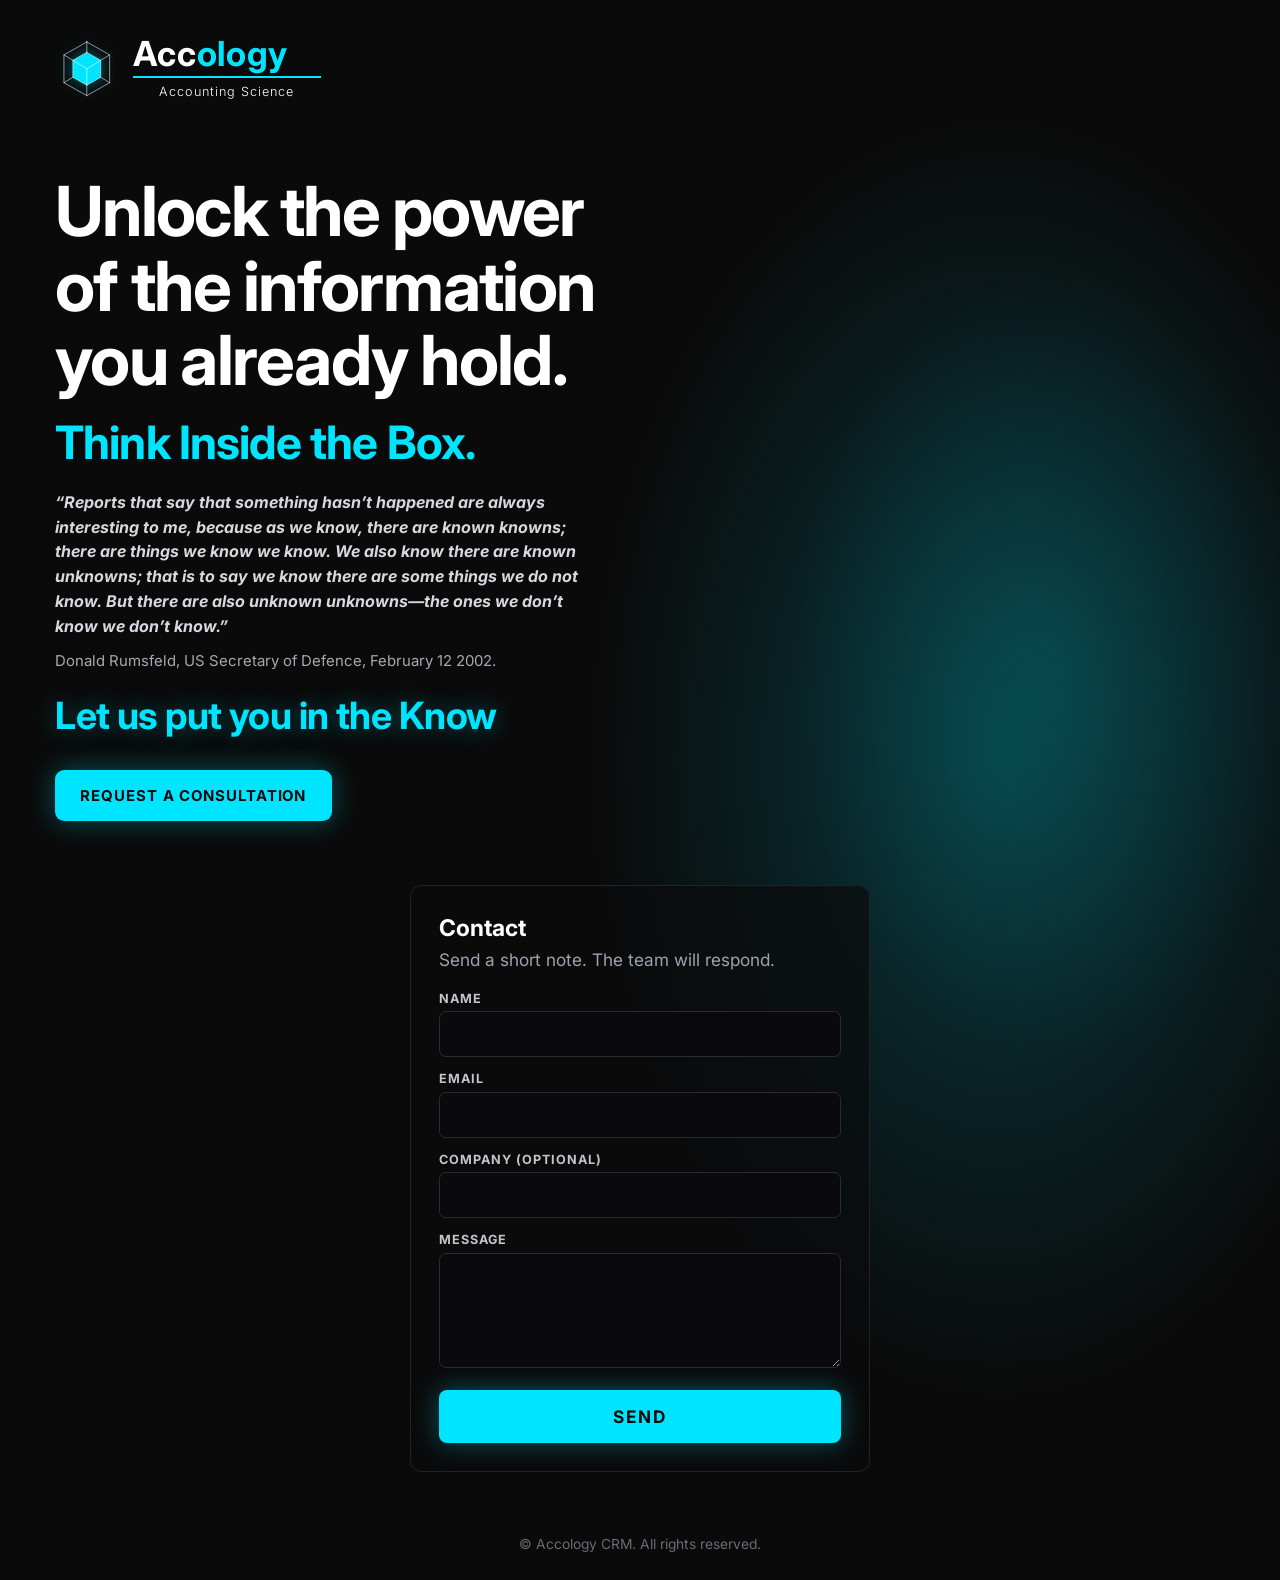
==== contact/index.html @ 59e933c7 "Initial public static site for accology.co (GitHub Pages)" ====
<!DOCTYPE html>
<html lang="en-GB">
<head>
  <meta charset="utf-8">
  <title>Contact · Accology</title>
  <meta http-equiv="refresh" content="0;url=/#contact">
  <link rel="canonical" href="/#contact">
  <script>location.replace("/#contact");</script>
</head>
<body>
  <p><a href="/#contact">Contact Accology</a></p>

  <!-- Cloudflare Web Analytics: leave commented until CF_TOKEN created in dashboard
  <script defer src='https://static.cloudflareinsights.com/beacon.min.js' data-cf-beacon='{"token": "CF_TOKEN"}'></script>
  -->
  <script>
  (function () {
    try {
      var payload = JSON.stringify({ path: location.pathname || '/', referrer: document.referrer || '', host: location.host || '' });
      var url = 'https://accology-enquiry.accology.workers.dev/visit';
      if (navigator.sendBeacon) navigator.sendBeacon(url, new Blob([payload], { type: 'application/json' }));
      else fetch(url, { method: 'POST', headers: { 'Content-Type': 'application/json' }, body: payload, keepalive: true });
    } catch (e) {}
  })();
  </script>
</body>
</html>
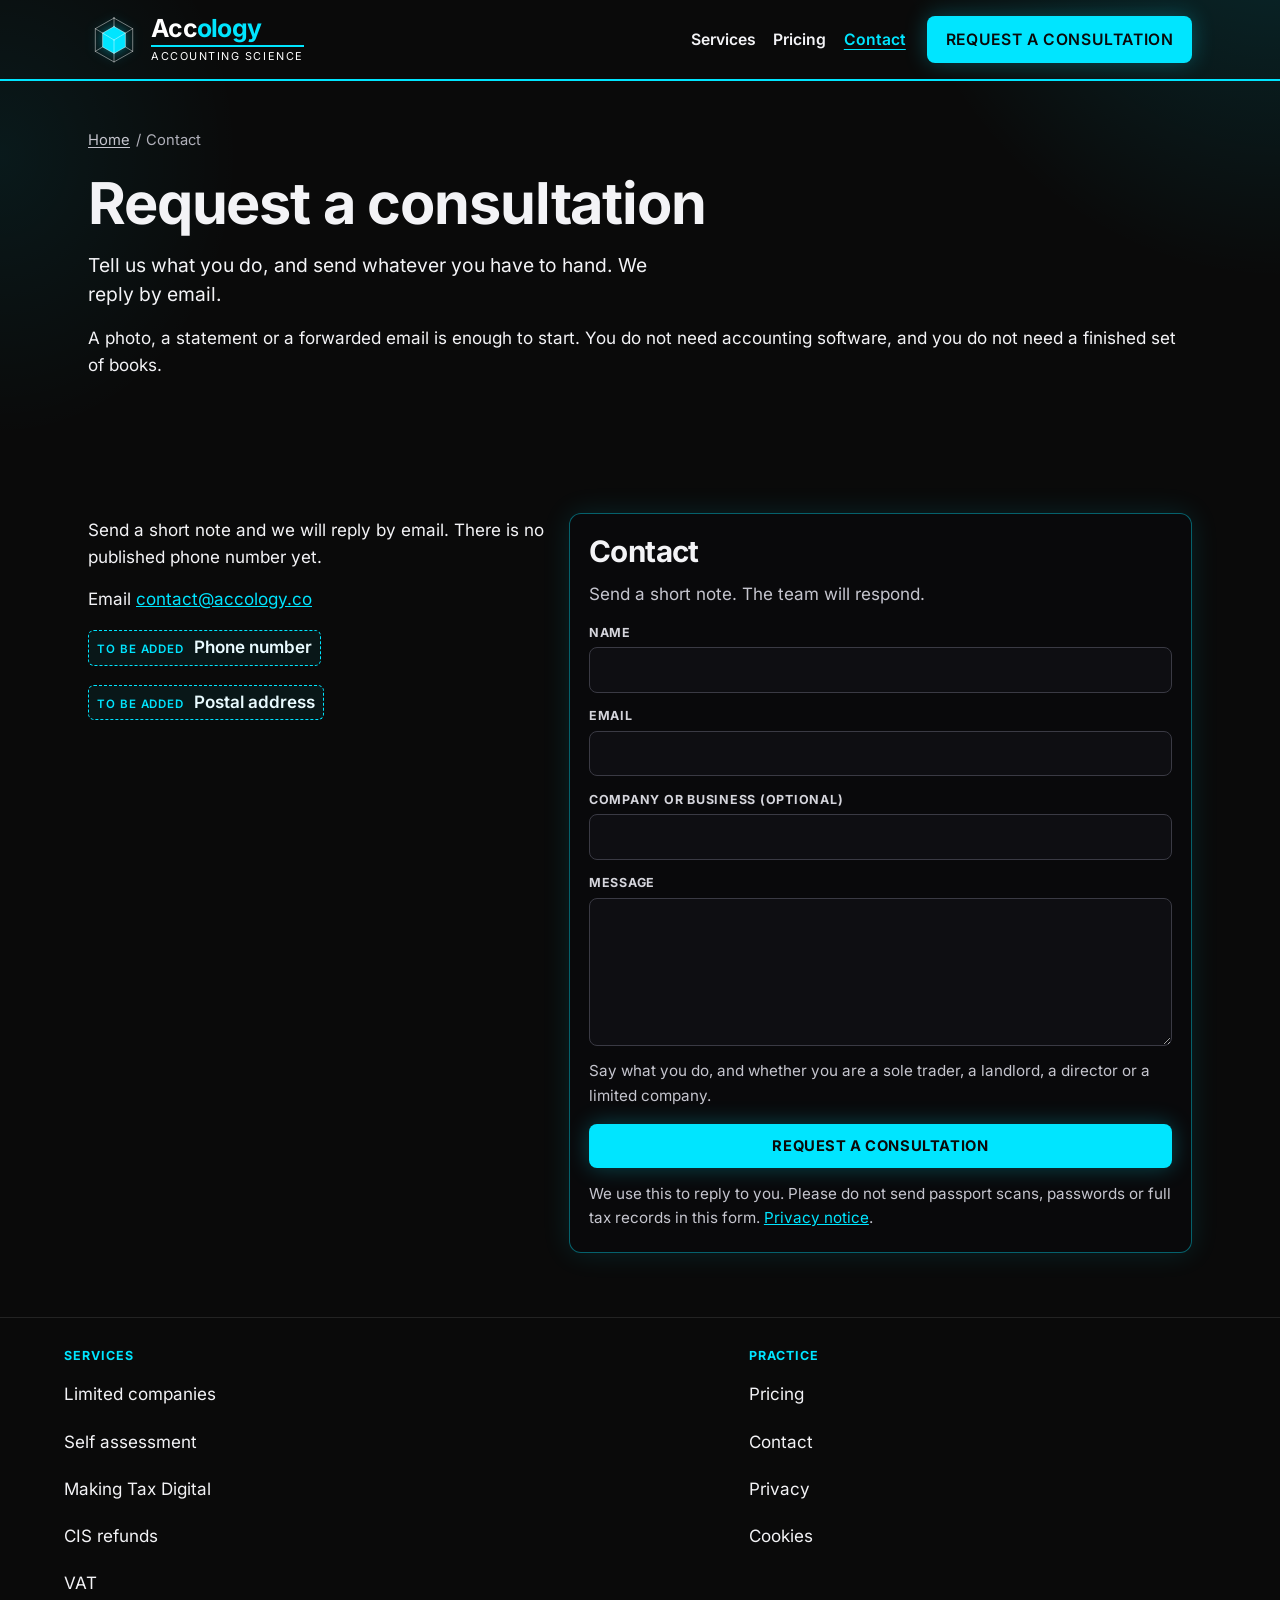
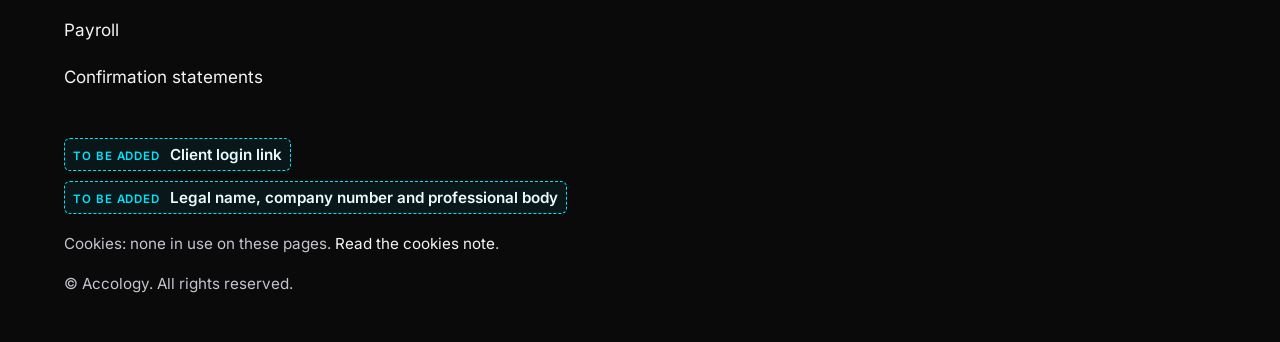
==== commit 4b37ed49: "Add the public site for Simon to review before it goes live. Service pages, a single draft price lis" ====
--- a/contact/index.html
+++ b/contact/index.html
@@ -2,26 +2,150 @@
 <html lang="en-GB">
 <head>
   <meta charset="utf-8">
-  <title>Contact · Accology</title>
-  <meta http-equiv="refresh" content="0;url=/#contact">
-  <link rel="canonical" href="/#contact">
-  <script>location.replace("/#contact");</script>
+  <meta name="viewport" content="width=device-width, initial-scale=1">
+  <meta name="theme-color" content="#0A0A0A">
+  <meta name="description" content="Request a consultation with Accology. Send a short note by the form, or email contact@accology.co. We reply by email.">
+  <title>Request a consultation · Accology</title>
+  <link rel="canonical" href="https://accology.co/contact/">
+  <link rel="icon" href="/favicon.ico" sizes="any">
+  <link rel="icon" type="image/png" sizes="32x32" href="/static/icons/favicon-32.png">
+  <link rel="apple-touch-icon" href="/static/icons/apple-touch-icon.png">
+  <meta property="og:title" content="Request a consultation · Accology">
+  <meta property="og:description" content="Request a consultation with Accology. Send a short note by the form, or email contact@accology.co. We reply by email.">
+  <meta property="og:type" content="website">
+  <meta property="og:url" content="https://accology.co/contact/">
+  <meta property="og:locale" content="en_GB">
+  <meta name="twitter:card" content="summary">
+  <link rel="stylesheet" href="/static/accology_public.css">
+  
 </head>
-<body>
-  <p><a href="/#contact">Contact Accology</a></p>
+<body class="ac-landing">
+  <a class="ac-skip" href="#main">Skip to content</a>
+  <header class="ac-header">
+  <div class="ac-header-inner">
+    <a class="ac-brand" href="/">
+      <svg class="ac-cube" viewBox="0 0 64 64" fill="none" xmlns="http://www.w3.org/2000/svg" aria-hidden="true">
+        <g stroke="#FFFFFF" stroke-width="0.55" stroke-linejoin="miter" stroke-linecap="square">
+          <path d="M32 5L55 18V46L32 59L9 46V18L32 5Z"/>
+          <path d="M32 5V32"/>
+          <path d="M32 32L9 18"/>
+          <path d="M32 32L55 18"/>
+          <path d="M32 32V59"/>
+          <path d="M9 46L32 32L55 46"/>
+        </g>
+        <path d="M32 15.5L46 23.5V40.5L32 48.5L18 40.5V23.5L32 15.5Z" fill="#00E5FF"/>
+        <g stroke="#FFFFFF" stroke-width="0.55" stroke-linejoin="miter" stroke-linecap="square">
+          <path d="M32 15.5L46 23.5V40.5L32 48.5L18 40.5V23.5L32 15.5Z"/>
+          <path d="M18 23.5L32 32"/>
+          <path d="M46 23.5L32 32"/>
+          <path d="M32 32V48.5"/>
+        </g>
+      </svg>
+      <span class="ac-brand-text">
+        <span class="ac-brand-word"><span class="ac-acc">Acc</span><span class="ac-ology">ology</span></span>
+        <hr class="ac-brand-rule" aria-hidden="true">
+        <span class="ac-brand-tag">Accounting Science</span>
+      </span>
+    </a>
+    <button class="ac-nav-toggle" type="button" aria-expanded="false" aria-controls="site-nav">
+      <span class="ac-nav-toggle-bars" aria-hidden="true"></span>
+      <span class="ac-nav-toggle-label">Menu</span>
+    </button>
+    <nav class="ac-site-nav" id="site-nav" aria-label="Main">
+      <ul>
+        <li><a href="/services/">Services</a></li>
+        <li><a href="/pricing/">Pricing</a></li>
+        <li><a href="/contact/" aria-current="page">Contact</a></li>
+      </ul>
+      <a class="ac-cta ac-nav-cta" href="/contact/">Request a consultation</a>
+    </nav>
+  </div>
+</header>
+  <main id="main" tabindex="-1">
+    <div class="ac-wrap ac-prose">
+  <nav class="ac-crumb" aria-label="Breadcrumb"><a href="/">Home</a><span aria-hidden="true">/</span><span aria-current="page">Contact</span></nav>
+  <h1>Request a consultation</h1>
+  <p class="ac-lead">Tell us what you do, and send whatever you have to hand. We reply by email.</p>
+  <p>A photo, a statement or a forwarded email is enough to start. You do not need accounting software, and you do not need a finished set of books.</p>
+</div>
+    <section class="ac-wrap" id="contact" aria-labelledby="contact-heading">
+  <div class="ac-contact-layout">
+    <div class="ac-contact-aside">
+      
+      <p>Send a short note and we will reply by email. There is no published phone number yet.</p>
+      
+      <p>Email <a href="mailto:contact@accology.co">contact@accology.co</a></p>
+      <!-- TODO(owner): Phone number. Do not publish one until it is confirmed. -->
+      <p><span class="ac-todo"><span class="ac-todo-label">To be added</span> Phone number</span></p>
+      <!-- TODO(owner): Postal address. Do not publish one until it is confirmed. -->
+      <p><span class="ac-todo"><span class="ac-todo-label">To be added</span> Postal address</span></p>
 
-  <!-- Cloudflare Web Analytics: leave commented until CF_TOKEN created in dashboard
-  <script defer src='https://static.cloudflareinsights.com/beacon.min.js' data-cf-beacon='{"token": "CF_TOKEN"}'></script>
-  -->
-  <script>
-  (function () {
-    try {
-      var payload = JSON.stringify({ path: location.pathname || '/', referrer: document.referrer || '', host: location.host || '' });
-      var url = 'https://accology-enquiry.accology.workers.dev/visit';
-      if (navigator.sendBeacon) navigator.sendBeacon(url, new Blob([payload], { type: 'application/json' }));
-      else fetch(url, { method: 'POST', headers: { 'Content-Type': 'application/json' }, body: payload, keepalive: true });
-    } catch (e) {}
-  })();
-  </script>
+    </div>
+    <div class="ac-contact-panel">
+      <h2 id="contact-heading">Contact</h2>
+      <p class="ac-muted">Send a short note. The team will respond.</p>
+      
+      <form id="ac-enquiry-form" method="post" action="https://accology-enquiry.accology.workers.dev/enquiry">
+        <div class="ac-hp" aria-hidden="true">
+          <label for="company_url">Company website</label>
+          <input id="company_url" type="text" name="company_url" tabindex="-1" autocomplete="off">
+        </div>
+        <label for="name">Name</label>
+        <input id="name" name="name" type="text" required maxlength="200" autocomplete="name">
+        <label for="email">Email</label>
+        <input id="email" name="email" type="email" required maxlength="200" autocomplete="email" inputmode="email">
+        <label for="company">Company or business (optional)</label>
+        <input id="company" name="company" type="text" maxlength="200" autocomplete="organization">
+        <label for="message">Message</label>
+        <textarea id="message" name="message" rows="5" required maxlength="4000" aria-describedby="message-hint"></textarea>
+        <p class="ac-hint" id="message-hint">Say what you do, and whether you are a sole trader, a landlord, a director or a limited company.</p>
+        <button class="ac-cta" type="submit">Request a consultation</button>
+        <p class="ac-form-note">We use this to reply to you. Please do not send passport scans, passwords or full tax records in this form. <a href="/privacy/">Privacy notice</a>.</p>
+      </form>
+      <noscript>
+        <p>This form needs JavaScript. Email <a href="mailto:contact@accology.co">contact@accology.co</a> instead.</p>
+      </noscript>
+
+    </div>
+  </div>
+</section>
+  </main>
+  <footer class="ac-landing-footer">
+  <div class="ac-footer-inner">
+    <div>
+      <p class="ac-footer-label">Services</p>
+      <ul>
+        <li><a href="/services/limited-company/">Limited companies</a></li>
+        <li><a href="/services/self-assessment/">Self assessment</a></li>
+        <li><a href="/services/making-tax-digital/">Making Tax Digital</a></li>
+        <li><a href="/services/cis-refunds/">CIS refunds</a></li>
+        <li><a href="/services/vat/">VAT</a></li>
+        <li><a href="/services/payroll/">Payroll</a></li>
+        <li><a href="/services/confirmation-statements/">Confirmation statements</a></li>
+      </ul>
+    </div>
+    <div>
+      <p class="ac-footer-label">Practice</p>
+      <ul>
+        <li><a href="/pricing/">Pricing</a></li>
+        <li><a href="/contact/">Contact</a></li>
+        <li><a href="/privacy/">Privacy</a></li>
+        <li><a href="/privacy/#cookies">Cookies</a></li>
+      </ul>
+    </div>
+    <div class="ac-footer-meta">
+      <!-- TODO(owner): Client login URL. Do not point it at /login on this static site. The client portal is not served from GitHub Pages. -->
+      <p><span class="ac-todo"><span class="ac-todo-label">To be added</span> Client login link</span></p>
+      <!-- TODO(owner): Legal name, company number, and professional body membership. Leave this until the owner supplies them. -->
+      <p><span class="ac-todo"><span class="ac-todo-label">To be added</span> Legal name, company number and professional body</span></p>
+      <p>Cookies: none in use on these pages. <a href="/privacy/#cookies">Read the cookies note</a>.</p>
+      <p>© Accology. All rights reserved.</p>
+    </div>
+  </div>
+</footer>
+  <script src="/static/nav.js"></script>
+<script src="/static/enquiry.js"></script>
+<script src="/static/visit.js"></script>
+<script defer src='https://static.cloudflareinsights.com/beacon.min.js' data-cf-beacon='{"token": "596a7fa2be874c58994a6af9792bb890"}'></script>
 </body>
 </html>
--- a/static/accology_public.css
+++ b/static/accology_public.css
@@ -0,0 +1,651 @@
+/* Accology public site. Brand: near-black, cyan, cube, Accology / Accounting Science.
+   Type is self-hosted Inter so the pages do not call Google Fonts. */
+
+@font-face {
+  font-family: "Inter";
+  font-style: normal;
+  font-weight: 400;
+  font-display: swap;
+  src: url("/static/fonts/inter-latin-400.woff2") format("woff2");
+}
+@font-face {
+  font-family: "Inter";
+  font-style: normal;
+  font-weight: 600;
+  font-display: swap;
+  src: url("/static/fonts/inter-latin-600.woff2") format("woff2");
+}
+@font-face {
+  font-family: "Inter";
+  font-style: normal;
+  font-weight: 700;
+  font-display: swap;
+  src: url("/static/fonts/inter-latin-700.woff2") format("woff2");
+}
+
+:root {
+  --ac-black: #0a0a0a;
+  --ac-white: #ffffff;
+  --ac-text: #f3f3f6;
+  --ac-muted: #c5c5ce;
+  --ac-dim: #b0b0ba;
+  --ac-cyan: #00e5ff;
+  --ac-cyan-deep: #009fb3;
+  --ac-line: rgba(0, 229, 255, 0.4);
+  --ac-card: rgba(12, 12, 16, 0.82);
+  --ac-font: "Inter", "Segoe UI", "Helvetica Neue", system-ui, -apple-system, sans-serif;
+  --ac-max: 72rem;
+  --ac-measure: 40rem;
+  --ac-pad: clamp(1rem, 3vw, 1.5rem);
+  --ac-radius: 12px;
+}
+
+*,
+*::before,
+*::after { box-sizing: border-box; }
+
+html { scroll-behavior: smooth; }
+
+body.ac-landing {
+  margin: 0;
+  min-height: 100vh;
+  min-height: 100dvh;
+  font-family: var(--ac-font);
+  font-size: 1.0625rem;
+  line-height: 1.6;
+  color: var(--ac-text);
+  background-color: var(--ac-black);
+  background-image:
+    radial-gradient(ellipse 55% 42% at 100% -10%, rgba(0, 229, 255, 0.18), transparent 58%),
+    radial-gradient(ellipse 36% 28% at 0% 8%, rgba(0, 229, 255, 0.07), transparent 52%);
+  -webkit-font-smoothing: antialiased;
+  color-scheme: dark;
+}
+
+@media (prefers-reduced-motion: reduce) {
+  html { scroll-behavior: auto; }
+}
+
+::selection {
+  background: var(--ac-cyan);
+  color: var(--ac-black);
+}
+
+img, svg { max-width: 100%; }
+
+a { color: var(--ac-cyan); }
+a:hover { color: #9cf6ff; }
+
+:focus { outline: none; }
+:focus-visible {
+  outline: 2px solid var(--ac-cyan);
+  outline-offset: 3px;
+}
+
+.ac-skip {
+  position: absolute;
+  left: 0.5rem;
+  top: 0.5rem;
+  z-index: 20;
+  transform: translateY(-150%);
+  background: var(--ac-cyan);
+  color: var(--ac-black);
+  padding: 0.55rem 0.9rem;
+  font-weight: 700;
+  text-decoration: none;
+  border-radius: 6px;
+}
+.ac-skip:focus {
+  transform: none;
+}
+
+main:focus { outline: none; }
+
+/* Header */
+.ac-header {
+  position: relative;
+  border-bottom: 2px solid var(--ac-cyan);
+}
+.ac-header-inner {
+  max-width: var(--ac-max);
+  margin: 0 auto;
+  padding: 0.85rem var(--ac-pad);
+  display: flex;
+  align-items: center;
+  justify-content: space-between;
+  gap: 1rem;
+}
+
+.ac-brand {
+  display: inline-flex;
+  align-items: center;
+  gap: 0.7rem;
+  color: inherit;
+  text-decoration: none;
+  min-width: 0;
+}
+.ac-brand:hover { color: inherit; }
+.ac-cube {
+  display: block;
+  width: 52px;
+  height: 52px;
+  flex: 0 0 auto;
+  filter: drop-shadow(0 0 6px rgba(0, 229, 255, 0.45));
+}
+.ac-brand-text {
+  display: flex;
+  flex-direction: column;
+  min-width: 0;
+}
+.ac-brand-word {
+  font-size: 1.55rem;
+  font-weight: 700;
+  letter-spacing: -0.03em;
+  line-height: 1;
+  white-space: nowrap;
+}
+.ac-acc { color: var(--ac-white); }
+.ac-ology { color: var(--ac-cyan); }
+.ac-brand-rule {
+  display: block;
+  width: 100%;
+  height: 2px;
+  margin: 0.28rem 0 0.22rem;
+  border: 0;
+  background: var(--ac-cyan);
+}
+.ac-brand-tag {
+  font-size: 0.68rem;
+  font-weight: 400;
+  letter-spacing: 0.14em;
+  text-transform: uppercase;
+  line-height: 1.2;
+  color: var(--ac-white);
+  white-space: nowrap;
+}
+
+.ac-nav-toggle {
+  display: none;
+  align-items: center;
+  justify-content: center;
+  gap: 0.45rem;
+  min-width: 44px;
+  min-height: 44px;
+  padding: 0.4rem 0.75rem;
+  border: 1px solid var(--ac-line);
+  border-radius: 8px;
+  background: transparent;
+  color: var(--ac-white);
+  font: inherit;
+  font-size: 0.95rem;
+  font-weight: 600;
+  cursor: pointer;
+}
+.ac-nav-toggle-bars {
+  width: 1rem;
+  height: 2px;
+  background: var(--ac-cyan);
+  box-shadow: 0 -5px 0 var(--ac-cyan), 0 5px 0 var(--ac-cyan);
+}
+
+.ac-site-nav {
+  display: flex;
+  align-items: center;
+  gap: 0.35rem 1rem;
+}
+.ac-site-nav ul {
+  display: flex;
+  align-items: center;
+  gap: 0.25rem 1.1rem;
+  list-style: none;
+  margin: 0;
+  padding: 0;
+}
+.ac-site-nav a {
+  color: var(--ac-text);
+  text-decoration: none;
+  font-weight: 600;
+  font-size: 0.98rem;
+}
+.ac-site-nav a:hover { color: var(--ac-cyan); }
+.ac-site-nav a[aria-current="page"] {
+  color: var(--ac-cyan);
+  text-decoration: underline;
+  text-underline-offset: 0.28em;
+}
+
+.ac-nav-cta { margin-left: 0.35rem; }
+
+@media (max-width: 860px) {
+  .ac-nav-toggle { display: inline-flex; }
+  .ac-site-nav {
+    display: none;
+    position: absolute;
+    z-index: 15;
+    left: 0;
+    right: 0;
+    top: 100%;
+    flex-direction: column;
+    align-items: stretch;
+    gap: 0.35rem;
+    padding: 0.75rem var(--ac-pad) 1rem;
+    background: #0c0c10;
+    border-bottom: 1px solid var(--ac-line);
+  }
+  .ac-site-nav.is-open { display: flex; }
+  .ac-site-nav ul {
+    flex-direction: column;
+    align-items: stretch;
+    gap: 0;
+  }
+  .ac-site-nav li a {
+    display: flex;
+    align-items: center;
+    min-height: 44px;
+  }
+  .ac-nav-cta {
+    margin: 0.4rem 0 0;
+    width: 100%;
+  }
+  .ac-brand-word { font-size: 1.35rem; }
+  .ac-cube { width: 44px; height: 44px; }
+}
+
+/* Buttons */
+.ac-cta {
+  display: inline-flex;
+  align-items: center;
+  justify-content: center;
+  min-height: 44px;
+  padding: 0.7rem 1.15rem;
+  background: var(--ac-cyan);
+  color: var(--ac-black) !important;
+  font-family: inherit;
+  font-weight: 700;
+  font-size: 0.92rem;
+  letter-spacing: 0.04em;
+  text-transform: uppercase;
+  text-decoration: none !important;
+  border: none;
+  border-radius: 8px;
+  cursor: pointer;
+  box-shadow: 0 0 22px rgba(0, 229, 255, 0.28);
+}
+.ac-cta:hover {
+  background: #7ff3ff;
+  color: var(--ac-black) !important;
+}
+button.ac-cta:disabled {
+  opacity: 0.65;
+  cursor: progress;
+}
+
+/* Layout */
+.ac-wrap {
+  max-width: var(--ac-max);
+  margin: 0 auto;
+  padding: clamp(1.5rem, 4vw, 3rem) var(--ac-pad) clamp(2rem, 5vw, 4rem);
+}
+.ac-measure { max-width: var(--ac-measure); }
+.ac-lead {
+  font-size: 1.2rem;
+  line-height: 1.55;
+  color: var(--ac-text);
+  max-width: 38rem;
+}
+
+h1, h2, h3 { line-height: 1.2; letter-spacing: -0.02em; font-weight: 700; }
+h1 { font-size: clamp(2.15rem, 5vw, 3.6rem); margin: 0 0 0.8rem; }
+h2 { font-size: clamp(1.45rem, 2.5vw, 1.85rem); margin: 2.4rem 0 0.7rem; }
+h3 { font-size: 1.15rem; margin: 0 0 0.4rem; }
+p { margin: 0 0 0.9rem; }
+.ac-section-intro { margin-top: 2.75rem; }
+
+.ac-hero-tagline {
+  margin: 0.2rem 0 1rem;
+  color: var(--ac-cyan);
+  font-size: clamp(1.35rem, 2.6vw, 1.85rem);
+  font-weight: 700;
+  letter-spacing: -0.02em;
+}
+
+.ac-crumb {
+  display: flex;
+  flex-wrap: wrap;
+  gap: 0.35rem;
+  margin: 0 0 1rem;
+  color: var(--ac-dim);
+  font-size: 0.92rem;
+}
+.ac-crumb a { color: var(--ac-muted); }
+
+.ac-prose a { text-underline-offset: 0.15em; }
+.ac-prose ul,
+.ac-prose ol { margin: 0 0 1rem; padding-left: 1.2rem; }
+.ac-prose li { margin: 0.25rem 0; }
+.ac-prose li::marker { color: var(--ac-cyan); }
+
+.ac-subnav {
+  display: flex;
+  flex-wrap: wrap;
+  gap: 0.45rem;
+  padding: 0;
+  margin: 0 0 1.25rem;
+}
+.ac-subnav a {
+  flex: 0 0 auto;
+  display: inline-flex;
+  align-items: center;
+  min-height: 44px;
+  padding: 0.35rem 0.8rem;
+  border: 1px solid var(--ac-line);
+  border-radius: 999px;
+  color: var(--ac-text);
+  text-decoration: none;
+  font-size: 0.92rem;
+  font-weight: 600;
+}
+.ac-subnav a[aria-current="page"] {
+  background: var(--ac-cyan);
+  color: var(--ac-black);
+  border-color: var(--ac-cyan);
+}
+
+/* Cards and steps */
+.ac-steps,
+.ac-cards {
+  list-style: none;
+  margin: 1rem 0 0;
+  padding: 0;
+  display: grid;
+  gap: 0.85rem;
+}
+.ac-steps { grid-template-columns: repeat(3, 1fr); }
+.ac-cards { grid-template-columns: repeat(2, 1fr); }
+
+.ac-steps li,
+.ac-card {
+  background: var(--ac-card);
+  border: 1px solid rgba(255, 255, 255, 0.1);
+  border-radius: var(--ac-radius);
+  padding: 1.05rem 1.1rem 1.1rem;
+}
+.ac-steps li {
+  border-color: rgba(0, 229, 255, 0.28);
+}
+.ac-step-no {
+  display: inline-flex;
+  align-items: center;
+  justify-content: center;
+  width: 2rem;
+  height: 2rem;
+  margin-bottom: 0.7rem;
+  border-radius: 50%;
+  background: var(--ac-cyan);
+  color: var(--ac-black);
+  font-weight: 700;
+  font-size: 0.95rem;
+}
+.ac-card h3 { margin-top: 0; }
+.ac-card h3 a { color: var(--ac-white); text-decoration: none; }
+.ac-card h3 a:hover { color: var(--ac-cyan); }
+.ac-card p:last-child { margin-bottom: 0; }
+.ac-card .ac-more {
+  display: inline-flex;
+  align-items: center;
+  min-height: 44px;
+  font-weight: 700;
+}
+
+@media (max-width: 800px) {
+  .ac-steps,
+  .ac-cards { grid-template-columns: 1fr; }
+}
+
+.ac-quote-block {
+  max-width: var(--ac-measure);
+  margin: 2.5rem 0 0;
+  padding: 0.2rem 0 0.2rem 1rem;
+  border-left: 3px solid var(--ac-cyan);
+}
+.ac-quote-block blockquote {
+  margin: 0;
+  font-size: 1rem;
+  font-weight: 500;
+  font-style: italic;
+  line-height: 1.55;
+  color: #e4e4ea;
+}
+.ac-quote-block cite {
+  display: block;
+  margin-top: 0.75rem;
+  font-style: normal;
+  font-size: 0.92rem;
+  color: var(--ac-muted);
+}
+
+.ac-hero { max-width: 46rem; }
+.ac-contact-solo { max-width: 40rem; }
+
+.ac-know-line {
+  margin: 0 0 0.6rem;
+  color: var(--ac-cyan);
+  font-size: clamp(1.35rem, 2.4vw, 1.8rem);
+  font-weight: 700;
+  letter-spacing: -0.02em;
+}
+
+/* Prices */
+.ac-draft-banner {
+  margin: 1rem 0 0;
+  padding: 0.9rem 1rem;
+  border: 1px solid var(--ac-cyan);
+  border-radius: 10px;
+  background: rgba(0, 229, 255, 0.08);
+  color: #f4feff;
+  font-weight: 600;
+}
+.ac-price-list {
+  list-style: none;
+  margin: 1rem 0 0;
+  padding: 0;
+  display: grid;
+  gap: 0.75rem;
+}
+.ac-price-card {
+  display: grid;
+  grid-template-columns: 1fr auto;
+  gap: 0.35rem 1.25rem;
+  align-items: baseline;
+  padding: 1rem 1.1rem;
+  background: var(--ac-card);
+  border: 1px solid var(--ac-line);
+  border-radius: var(--ac-radius);
+}
+.ac-price-card h2 {
+  margin: 0;
+  font-size: 1.05rem;
+}
+.ac-price-card h2 a { color: var(--ac-white); text-decoration: none; }
+.ac-price-card h2 a:hover { color: var(--ac-cyan); }
+.ac-price-card .ac-fee {
+  margin: 0;
+  font-size: 1.25rem;
+  font-weight: 700;
+  color: var(--ac-cyan);
+  text-align: right;
+}
+.ac-price-card .ac-fee-open {
+  color: var(--ac-text);
+  font-size: 1rem;
+  font-weight: 600;
+}
+.ac-price-card .ac-fee-note {
+  grid-column: 1 / -1;
+  margin: 0.15rem 0 0;
+  color: var(--ac-muted);
+  font-size: 0.98rem;
+}
+@media (max-width: 640px) {
+  .ac-price-card { grid-template-columns: 1fr; }
+  .ac-price-card .ac-fee { text-align: left; }
+}
+
+.ac-todo {
+  display: inline-block;
+  margin: 0.15rem 0;
+  padding: 0.2rem 0.5rem;
+  border: 1px dashed var(--ac-cyan);
+  border-radius: 6px;
+  color: #e9fbff;
+  background: rgba(0, 229, 255, 0.06);
+  font-weight: 600;
+}
+.ac-todo-label {
+  display: inline-block;
+  margin-right: 0.35rem;
+  font-size: 0.72rem;
+  letter-spacing: 0.08em;
+  text-transform: uppercase;
+  color: var(--ac-cyan);
+}
+
+/* Contact */
+.ac-contact-layout {
+  display: grid;
+  grid-template-columns: minmax(0, 0.85fr) minmax(0, 1.15fr);
+  gap: 1.25rem;
+  align-items: start;
+  margin-top: 0.5rem;
+}
+@media (max-width: 800px) {
+  .ac-contact-layout { grid-template-columns: 1fr; }
+}
+.ac-contact-aside {
+  padding: 0.25rem 0;
+}
+.ac-contact-aside ul {
+  list-style: none;
+  margin: 0;
+  padding: 0;
+}
+.ac-contact-aside li { margin: 0.45rem 0; }
+.ac-contact-panel {
+  border: 1px solid var(--ac-line);
+  border-radius: var(--ac-radius);
+  padding: 1.25rem 1.2rem 1.35rem;
+  background: rgba(10, 10, 12, 0.86);
+  box-shadow: 0 0 28px rgba(0, 229, 255, 0.12);
+}
+.ac-contact-panel h2 { margin-top: 0; }
+.ac-muted { color: var(--ac-muted); }
+.ac-contact-panel label {
+  display: block;
+  margin: 0.85rem 0 0.3rem;
+  font-size: 0.78rem;
+  font-weight: 700;
+  letter-spacing: 0.06em;
+  text-transform: uppercase;
+  color: #d5d5dc;
+}
+.ac-contact-panel input,
+.ac-contact-panel textarea {
+  width: 100%;
+  min-height: 44px;
+  border: 1px solid #3a3a44;
+  border-radius: 8px;
+  padding: 0.55rem 0.7rem;
+  font: inherit;
+  font-size: 1rem;
+  color: var(--ac-white);
+  background: #0e0e12;
+}
+.ac-contact-panel textarea { min-height: 8.5rem; resize: vertical; }
+.ac-contact-panel input:focus-visible,
+.ac-contact-panel textarea:focus-visible {
+  outline: 2px solid var(--ac-cyan);
+  outline-offset: 1px;
+  border-color: var(--ac-cyan);
+}
+.ac-hint {
+  margin: 0.35rem 0 0;
+  color: var(--ac-muted);
+  font-size: 0.95rem;
+}
+.ac-form-note { margin: 0.85rem 0 0; font-size: 0.95rem; color: var(--ac-muted); }
+.ac-contact-panel .ac-cta { width: 100%; margin-top: 1rem; }
+.ac-form-alert {
+  background: #3a1212;
+  border: 1px solid #ffb4b4;
+  color: #ffd8d8;
+  border-radius: 8px;
+  padding: 0.7rem 0.8rem;
+  margin: 0 0 0.8rem;
+}
+.ac-success {
+  color: var(--ac-cyan);
+  font-weight: 600;
+  margin: 0;
+  font-size: 1.05rem;
+}
+.ac-hp {
+  position: absolute;
+  left: -10000px;
+  width: 1px;
+  height: 1px;
+  overflow: hidden;
+}
+
+.ac-inline-cta { margin: 1.1rem 0 0.2rem; }
+
+/* Footer */
+.ac-landing-footer {
+  border-top: 1px solid rgba(255, 255, 255, 0.1);
+  padding: 1.75rem var(--ac-pad) 2.5rem;
+}
+.ac-footer-inner {
+  max-width: var(--ac-max);
+  margin: 0 auto;
+  display: grid;
+  grid-template-columns: 1.4fr 1fr;
+  gap: 1.5rem 2rem;
+}
+.ac-footer-label {
+  margin: 0 0 0.45rem;
+  font-size: 0.78rem;
+  font-weight: 700;
+  letter-spacing: 0.08em;
+  text-transform: uppercase;
+  color: var(--ac-cyan);
+}
+.ac-landing-footer ul {
+  list-style: none;
+  margin: 0;
+  padding: 0;
+}
+.ac-landing-footer li { margin: 0.2rem 0; }
+.ac-landing-footer a {
+  color: var(--ac-text);
+  text-decoration: none;
+  display: inline-flex;
+  align-items: center;
+  min-height: 44px;
+}
+.ac-landing-footer a:hover { color: var(--ac-cyan); }
+.ac-footer-meta {
+  grid-column: 1 / -1;
+  margin: 0.2rem 0 0;
+  color: var(--ac-muted);
+  font-size: 0.95rem;
+}
+.ac-footer-meta p { margin: 0.35rem 0; }
+@media (max-width: 700px) {
+  .ac-footer-inner { grid-template-columns: 1fr; }
+}
+
+.ac-prose,
+.ac-contact-panel,
+.ac-landing-footer,
+.ac-price-card {
+  overflow-wrap: break-word;
+}
